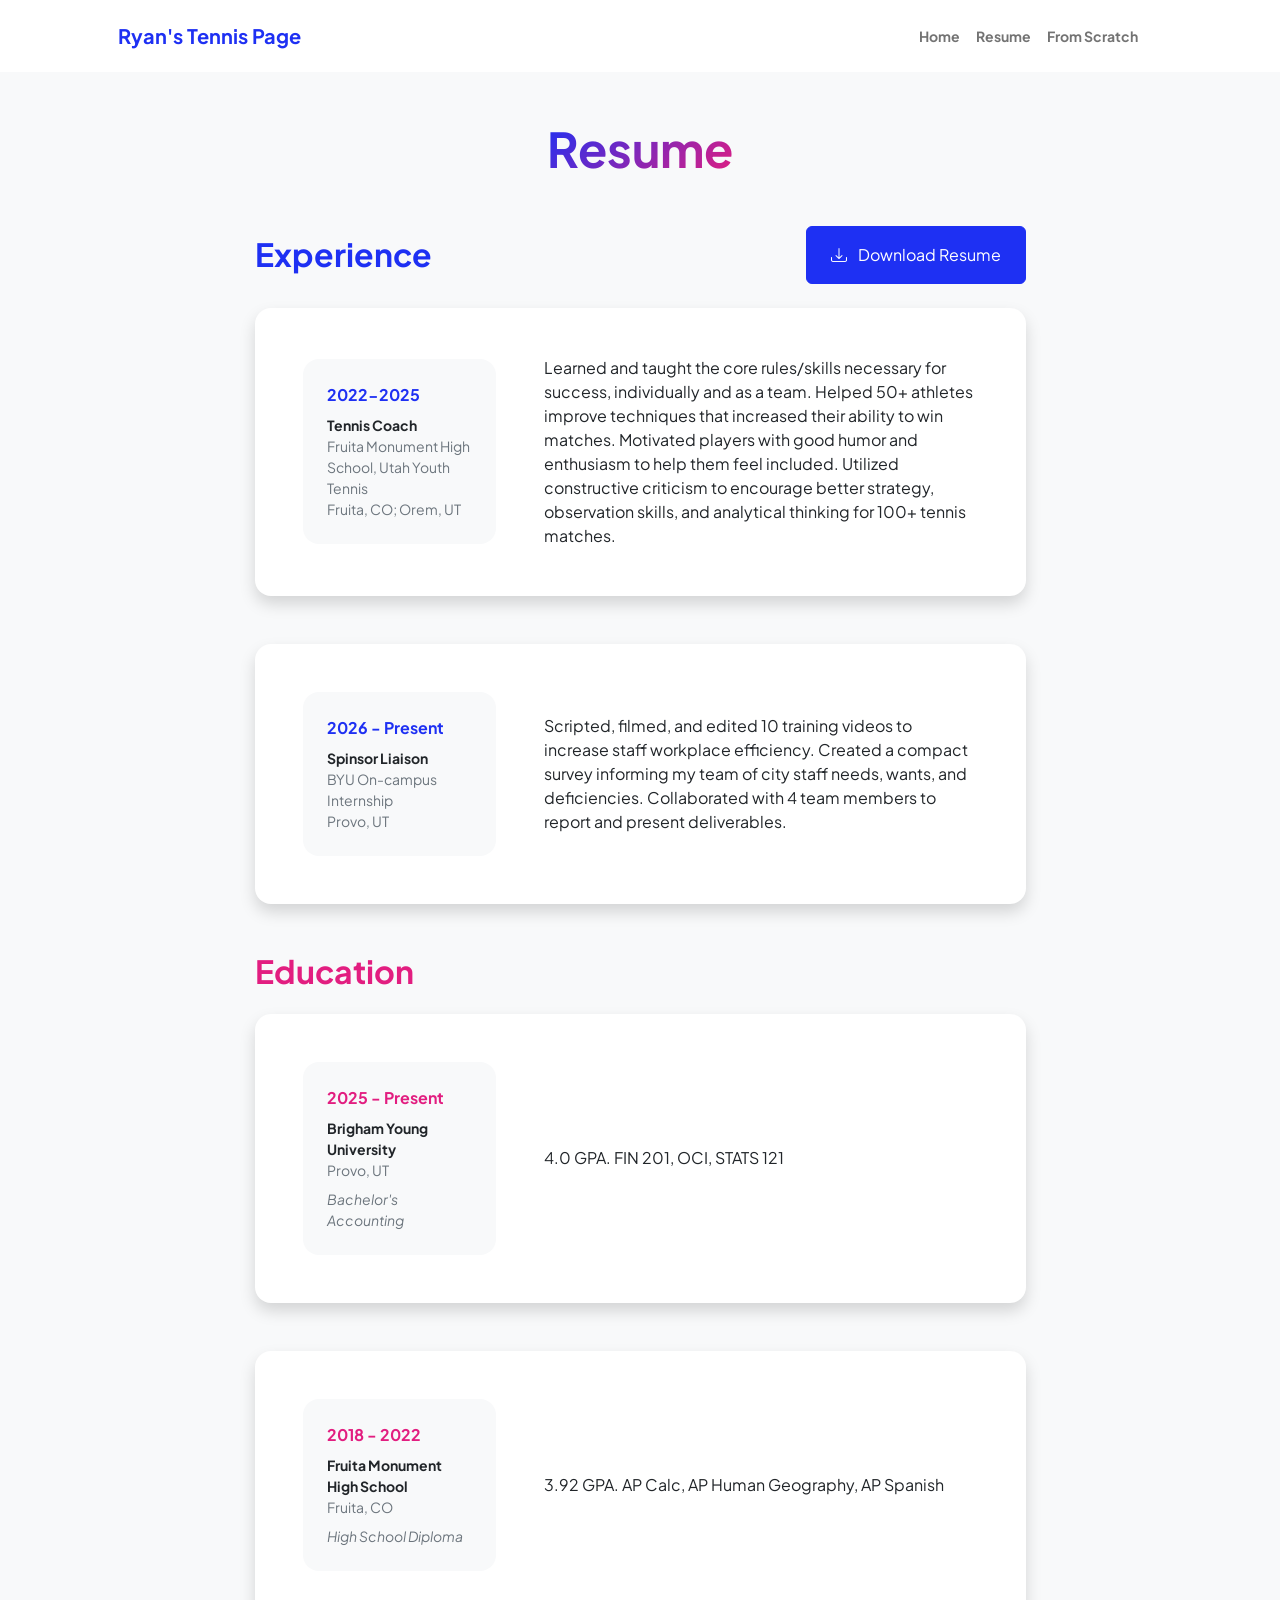
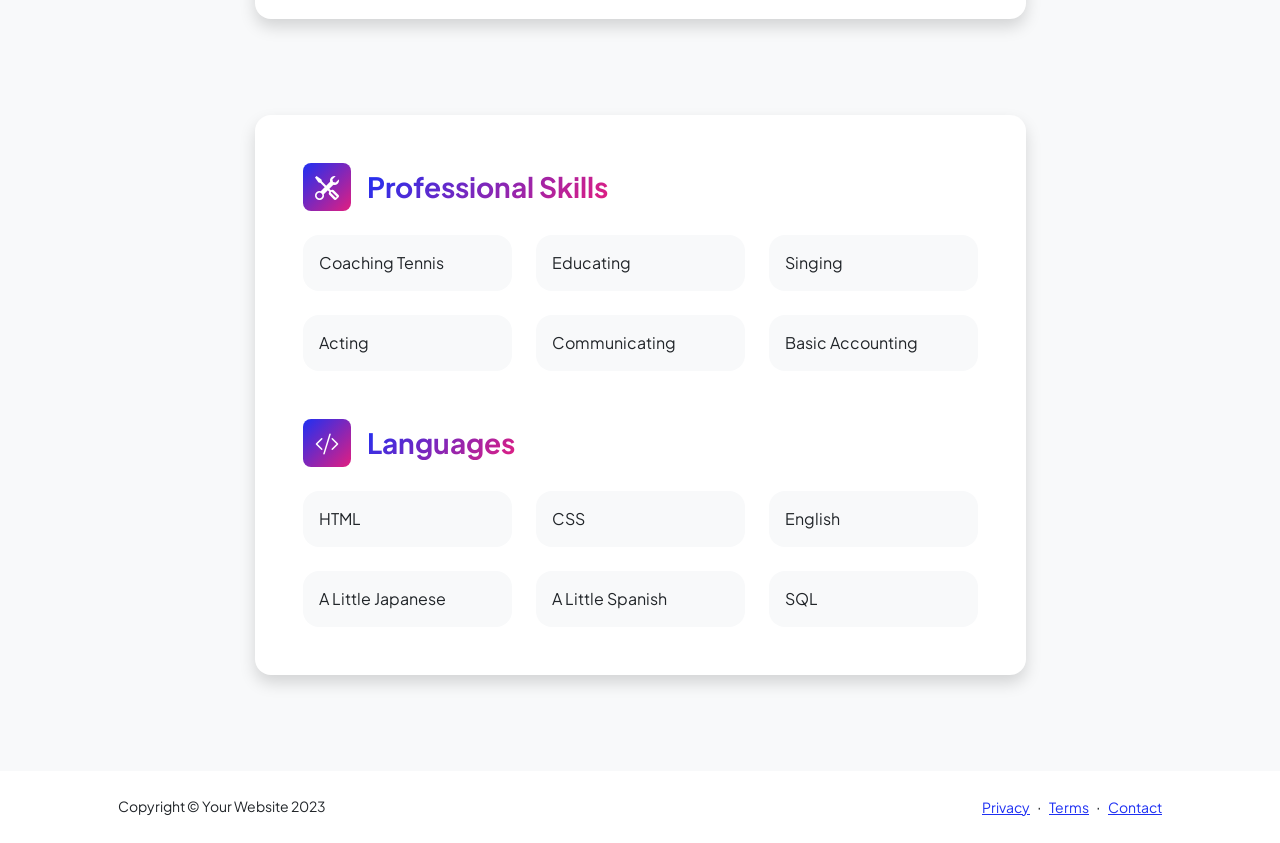
==== resume.html @ 9dcac470 "Add files via upload" ====
<!DOCTYPE html>
<html lang="en">
    <head>
        <meta charset="utf-8" />
        <meta name="viewport" content="width=device-width, initial-scale=1, shrink-to-fit=no" />
        <meta name="description" content="" />
        <meta name="author" content="" />
        <title>Personal - Start Bootstrap Template</title>
        <!-- Favicon-->
        <link rel="icon" type="image/x-icon" href="assets/favicon.ico" />
        <!-- Custom Google font-->
        <link rel="preconnect" href="https://fonts.googleapis.com" />
        <link rel="preconnect" href="https://fonts.gstatic.com" crossorigin />
        <link href="https://fonts.googleapis.com/css2?family=Plus+Jakarta+Sans:wght@100;200;300;400;500;600;700;800;900&amp;display=swap" rel="stylesheet" />
        <!-- Bootstrap icons-->
        <link href="https://cdn.jsdelivr.net/npm/bootstrap-icons@1.8.1/font/bootstrap-icons.css" rel="stylesheet" />
        <!-- Core theme CSS (includes Bootstrap)-->
        <link href="css/styles.css" rel="stylesheet" />
    </head>
    <body class="d-flex flex-column h-100 bg-light">
        <main class="flex-shrink-0">
            <!-- Navigation-->
            <nav class="navbar navbar-expand-lg navbar-light bg-white py-3">
                <div class="container px-5">
                    <a class="navbar-brand" href="index.html"><span class="fw-bolder text-primary">Ryan's Tennis Page</span></a>
                    <button class="navbar-toggler" type="button" data-bs-toggle="collapse" data-bs-target="#navbarSupportedContent" aria-controls="navbarSupportedContent" aria-expanded="false" aria-label="Toggle navigation"><span class="navbar-toggler-icon"></span></button>
                    <div class="collapse navbar-collapse" id="navbarSupportedContent">
                        <ul class="navbar-nav ms-auto mb-2 mb-lg-0 small fw-bolder">
                            <li class="nav-item"><a class="nav-link" href="index.html">Home</a></li>
                            <li class="nav-item"><a class="nav-link" href="resume.html">Resume</a></li>
                            <li class="nav-item"><a class="nav-link" href="scratch.html">From Scratch</a></li>
                            <li class="nav-item"><a class="nav-link" href="contact.html"></a></li>
                        </ul>
                    </div>
                </div>
            </nav>
            <!-- Page Content-->
            <div class="container px-5 my-5">
                <div class="text-center mb-5">
                    <h1 class="display-5 fw-bolder mb-0"><span class="text-gradient d-inline">Resume</span></h1>
                </div>
                <div class="row gx-5 justify-content-center">
                    <div class="col-lg-11 col-xl-9 col-xxl-8">
                        <!-- Experience Section-->
                        <section>
                            <div class="d-flex align-items-center justify-content-between mb-4">
                                <h2 class="text-primary fw-bolder mb-0">Experience</h2>
                                <!-- Download resume button-->
                                <!-- Note: Set the link href target to a PDF file within your project-->
                                <a class="btn btn-primary px-4 py-3" href="#!">
                                    <div class="d-inline-block bi bi-download me-2"></div>
                                    Download Resume
                                </a>
                            </div>
                            <!-- Experience Card 1-->
                            <div class="card shadow border-0 rounded-4 mb-5">
                                <div class="card-body p-5">
                                    <div class="row align-items-center gx-5">
                                        <div class="col text-center text-lg-start mb-4 mb-lg-0">
                                            <div class="bg-light p-4 rounded-4">
                                                <div class="text-primary fw-bolder mb-2">2022-2025</div>
                                                <div class="small fw-bolder">Tennis Coach</div>
                                                <div class="small text-muted">Fruita Monument High School, Utah Youth Tennis</div>
                                                <div class="small text-muted">Fruita, CO; Orem, UT</div>
                                            </div>
                                        </div>
                                        <div class="col-lg-8"><div>Learned and taught the core rules/skills necessary for success, individually and as a team. 
Helped 50+ athletes improve techniques that increased their ability to win matches. 
Motivated players with good humor and enthusiasm to help them feel included. 
Utilized constructive criticism to encourage better strategy, observation skills, and analytical thinking for 100+ tennis matches.
</div></div>
                                    </div>
                                </div>
                            </div>
                            <!-- Experience Card 2-->
                            <div class="card shadow border-0 rounded-4 mb-5">
                                <div class="card-body p-5">
                                    <div class="row align-items-center gx-5">
                                        <div class="col text-center text-lg-start mb-4 mb-lg-0">
                                            <div class="bg-light p-4 rounded-4">
                                                <div class="text-primary fw-bolder mb-2">2026 - Present</div>
                                                <div class="small fw-bolder">Spinsor Liaison</div>
                                                <div class="small text-muted">BYU On-campus Internship</div>
                                                <div class="small text-muted">Provo, UT</div>
                                            </div>
                                        </div>
                                        <div class="col-lg-8"><div>Scripted, filmed, and edited 10 training videos to increase staff workplace efficiency. 
Created a compact survey informing my team of city staff needs, wants, and deficiencies. 
Collaborated with 4 team members to report and present deliverables. 
</div></div>
                                    </div>
                                </div>
                            </div>
                        </section>
                        <!-- Education Section-->
                        <section>
                            <h2 class="text-secondary fw-bolder mb-4">Education</h2>
                            <!-- Education Card 1-->
                            <div class="card shadow border-0 rounded-4 mb-5">
                                <div class="card-body p-5">
                                    <div class="row align-items-center gx-5">
                                        <div class="col text-center text-lg-start mb-4 mb-lg-0">
                                            <div class="bg-light p-4 rounded-4">
                                                <div class="text-secondary fw-bolder mb-2">2025 - Present</div>
                                                <div class="mb-2">
                                                    <div class="small fw-bolder">Brigham Young University</div>
                                                    <div class="small text-muted">Provo, UT</div>
                                                </div>
                                                <div class="fst-italic">
                                                    <div class="small text-muted">Bachelor's</div>
                                                    <div class="small text-muted">Accounting</div>
                                                </div>
                                            </div>
                                        </div>
                                        <div class="col-lg-8"><div>4.0 GPA. FIN 201, OCI, STATS 121</div></div>
                                    </div>
                                </div>
                            </div>
                            <!-- Education Card 2-->
                            <div class="card shadow border-0 rounded-4 mb-5">
                                <div class="card-body p-5">
                                    <div class="row align-items-center gx-5">
                                        <div class="col text-center text-lg-start mb-4 mb-lg-0">
                                            <div class="bg-light p-4 rounded-4">
                                                <div class="text-secondary fw-bolder mb-2">2018 - 2022</div>
                                                <div class="mb-2">
                                                    <div class="small fw-bolder">Fruita Monument High School</div>
                                                    <div class="small text-muted">Fruita, CO</div>
                                                </div>
                                                <div class="fst-italic">
                                                    <div class="small text-muted">High School Diploma</div>
                                                    <div class="small text-muted"></div>
                                                </div>
                                            </div>
                                        </div>
                                        <div class="col-lg-8"><div>3.92 GPA. AP Calc, AP Human Geography, AP Spanish</div></div>
                                    </div>
                                </div>
                            </div>
                        </section>
                        <!-- Divider-->
                        <div class="pb-5"></div>
                        <!-- Skills Section-->
                        <section>
                            <!-- Skillset Card-->
                            <div class="card shadow border-0 rounded-4 mb-5">
                                <div class="card-body p-5">
                                    <!-- Professional skills list-->
                                    <div class="mb-5">
                                        <div class="d-flex align-items-center mb-4">
                                            <div class="feature bg-primary bg-gradient-primary-to-secondary text-white rounded-3 me-3"><i class="bi bi-tools"></i></div>
                                            <h3 class="fw-bolder mb-0"><span class="text-gradient d-inline">Professional Skills</span></h3>
                                        </div>
                                        <div class="row row-cols-1 row-cols-md-3 mb-4">
                                            <div class="col mb-4 mb-md-0"><div class="d-flex align-items-center bg-light rounded-4 p-3 h-100">Coaching Tennis</div></div>
                                            <div class="col mb-4 mb-md-0"><div class="d-flex align-items-center bg-light rounded-4 p-3 h-100">Educating</div></div>
                                            <div class="col"><div class="d-flex align-items-center bg-light rounded-4 p-3 h-100">Singing</div></div>
                                        </div>
                                        <div class="row row-cols-1 row-cols-md-3">
                                            <div class="col mb-4 mb-md-0"><div class="d-flex align-items-center bg-light rounded-4 p-3 h-100">Acting</div></div>
                                            <div class="col mb-4 mb-md-0"><div class="d-flex align-items-center bg-light rounded-4 p-3 h-100">Communicating</div></div>
                                            <div class="col"><div class="d-flex align-items-center bg-light rounded-4 p-3 h-100">Basic Accounting</div></div>
                                        </div>
                                    </div>
                                    <!-- Languages list-->
                                    <div class="mb-0">
                                        <div class="d-flex align-items-center mb-4">
                                            <div class="feature bg-primary bg-gradient-primary-to-secondary text-white rounded-3 me-3"><i class="bi bi-code-slash"></i></div>
                                            <h3 class="fw-bolder mb-0"><span class="text-gradient d-inline">Languages</span></h3>
                                        </div>
                                        <div class="row row-cols-1 row-cols-md-3 mb-4">
                                            <div class="col mb-4 mb-md-0"><div class="d-flex align-items-center bg-light rounded-4 p-3 h-100">HTML</div></div>
                                            <div class="col mb-4 mb-md-0"><div class="d-flex align-items-center bg-light rounded-4 p-3 h-100">CSS</div></div>
                                            <div class="col"><div class="d-flex align-items-center bg-light rounded-4 p-3 h-100">English</div></div>
                                        </div>
                                        <div class="row row-cols-1 row-cols-md-3">
                                            <div class="col mb-4 mb-md-0"><div class="d-flex align-items-center bg-light rounded-4 p-3 h-100">A Little Japanese</div></div>
                                            <div class="col mb-4 mb-md-0"><div class="d-flex align-items-center bg-light rounded-4 p-3 h-100">A Little Spanish</div></div>
                                            <div class="col"><div class="d-flex align-items-center bg-light rounded-4 p-3 h-100">SQL</div></div>
                                        </div>
                                    </div>
                                </div>
                            </div>
                        </section>
                    </div>
                </div>
            </div>
        </main>
        <!-- Footer-->
        <footer class="bg-white py-4 mt-auto">
            <div class="container px-5">
                <div class="row align-items-center justify-content-between flex-column flex-sm-row">
                    <div class="col-auto"><div class="small m-0">Copyright &copy; Your Website 2023</div></div>
                    <div class="col-auto">
                        <a class="small" href="#!">Privacy</a>
                        <span class="mx-1">&middot;</span>
                        <a class="small" href="#!">Terms</a>
                        <span class="mx-1">&middot;</span>
                        <a class="small" href="#!">Contact</a>
                    </div>
                </div>
            </div>
        </footer>
        <!-- Bootstrap core JS-->
        <script src="https://cdn.jsdelivr.net/npm/bootstrap@5.2.3/dist/js/bootstrap.bundle.min.js"></script>
        <!-- Core theme JS-->
        <script src="js/scripts.js"></script>
    </body>
</html>
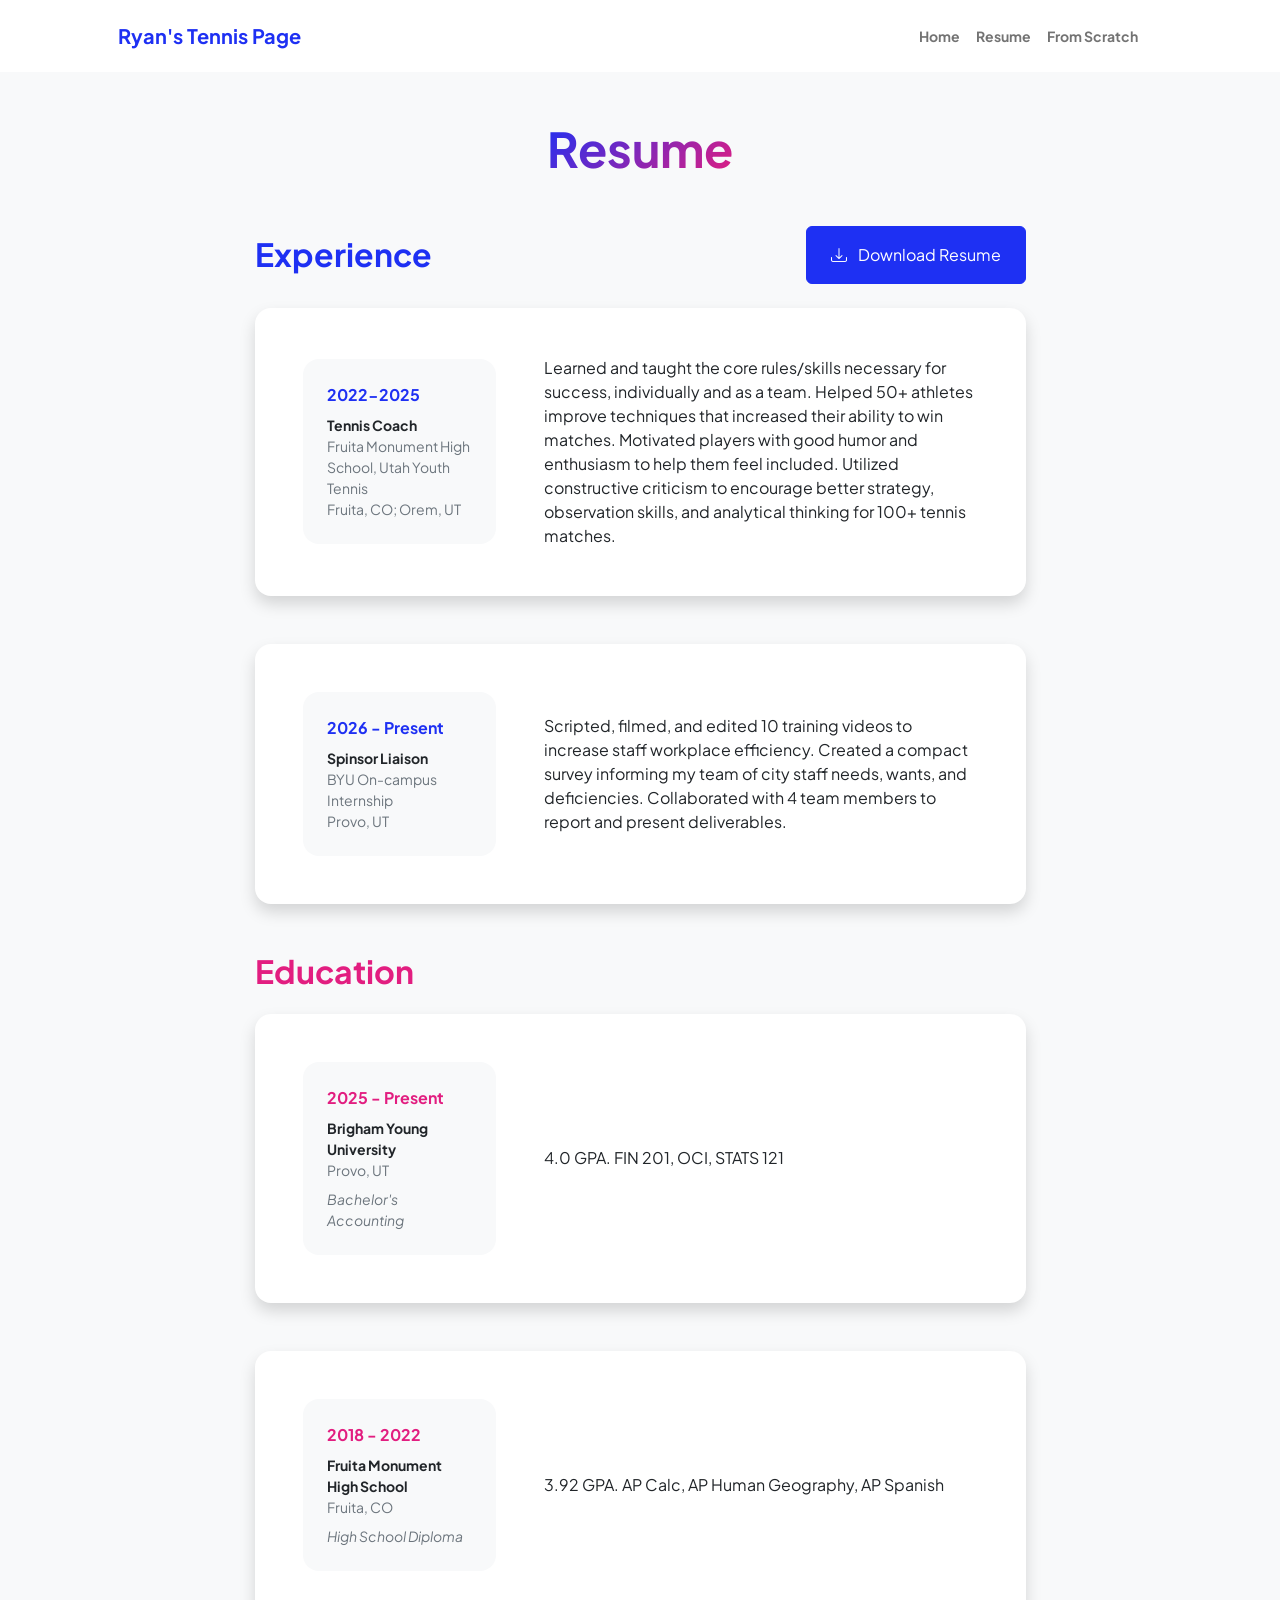
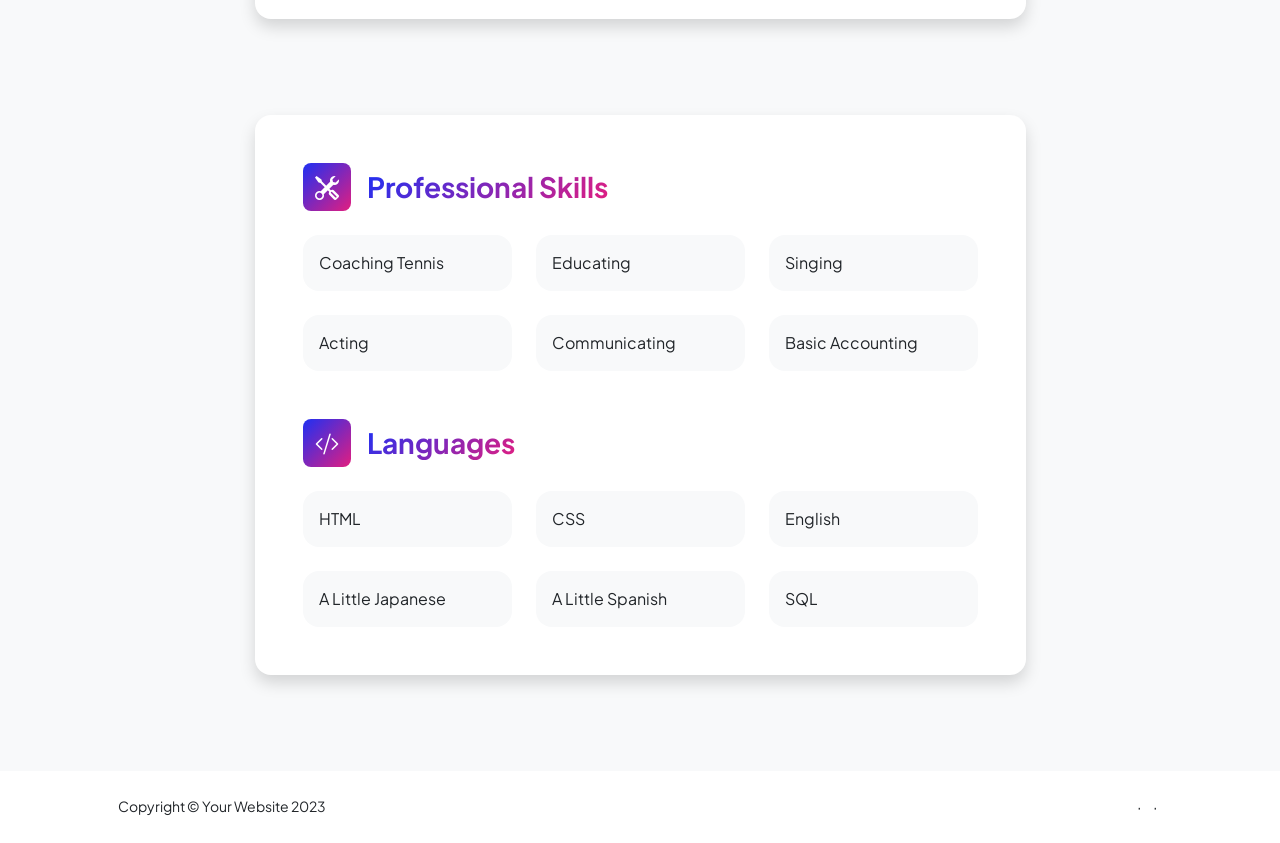
==== commit 8557c6a2: "Update resume.html" ====
--- a/resume.html
+++ b/resume.html
@@ -192,11 +192,11 @@
                 <div class="row align-items-center justify-content-between flex-column flex-sm-row">
                     <div class="col-auto"><div class="small m-0">Copyright &copy; Your Website 2023</div></div>
                     <div class="col-auto">
-                        <a class="small" href="#!">Privacy</a>
+                        <a class="small" href="#!"></a>
                         <span class="mx-1">&middot;</span>
-                        <a class="small" href="#!">Terms</a>
+                        <a class="small" href="#!"></a>
                         <span class="mx-1">&middot;</span>
-                        <a class="small" href="#!">Contact</a>
+                        <a class="small" href="#!"></a>
                     </div>
                 </div>
             </div>
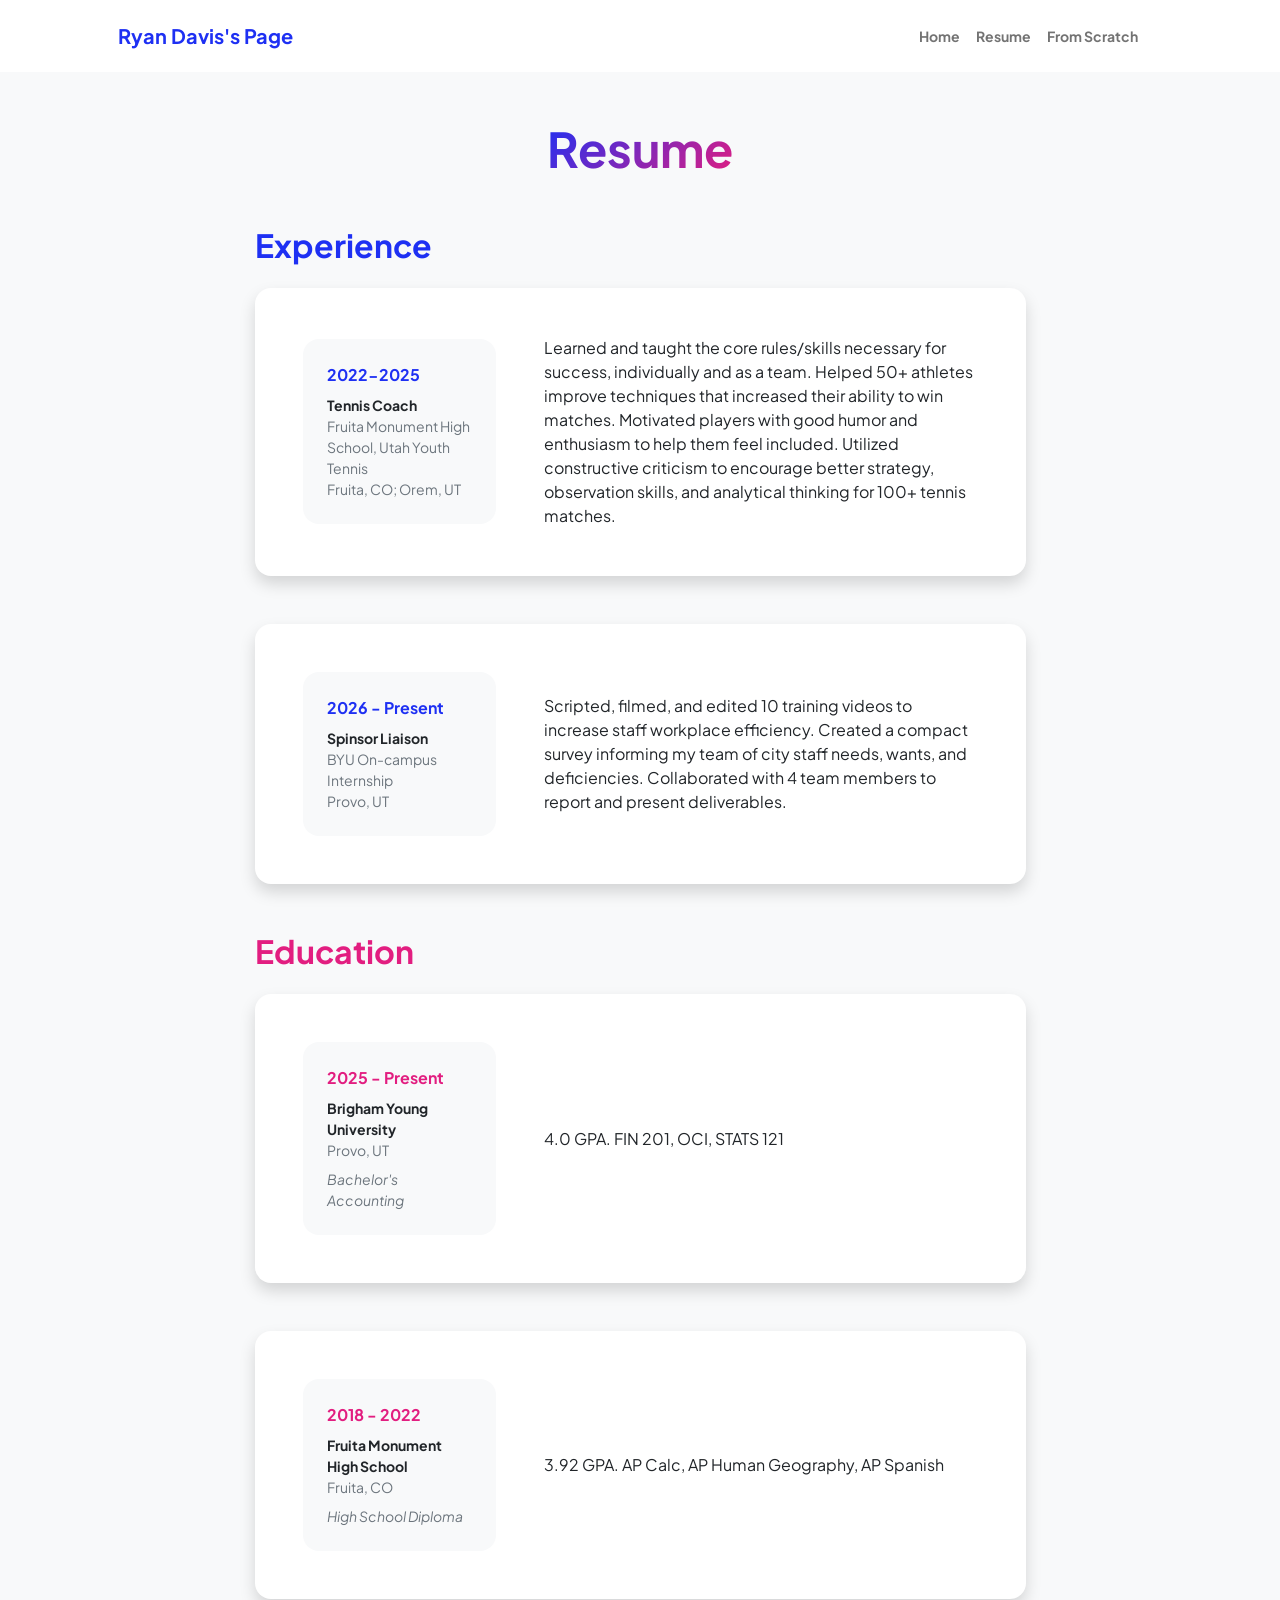
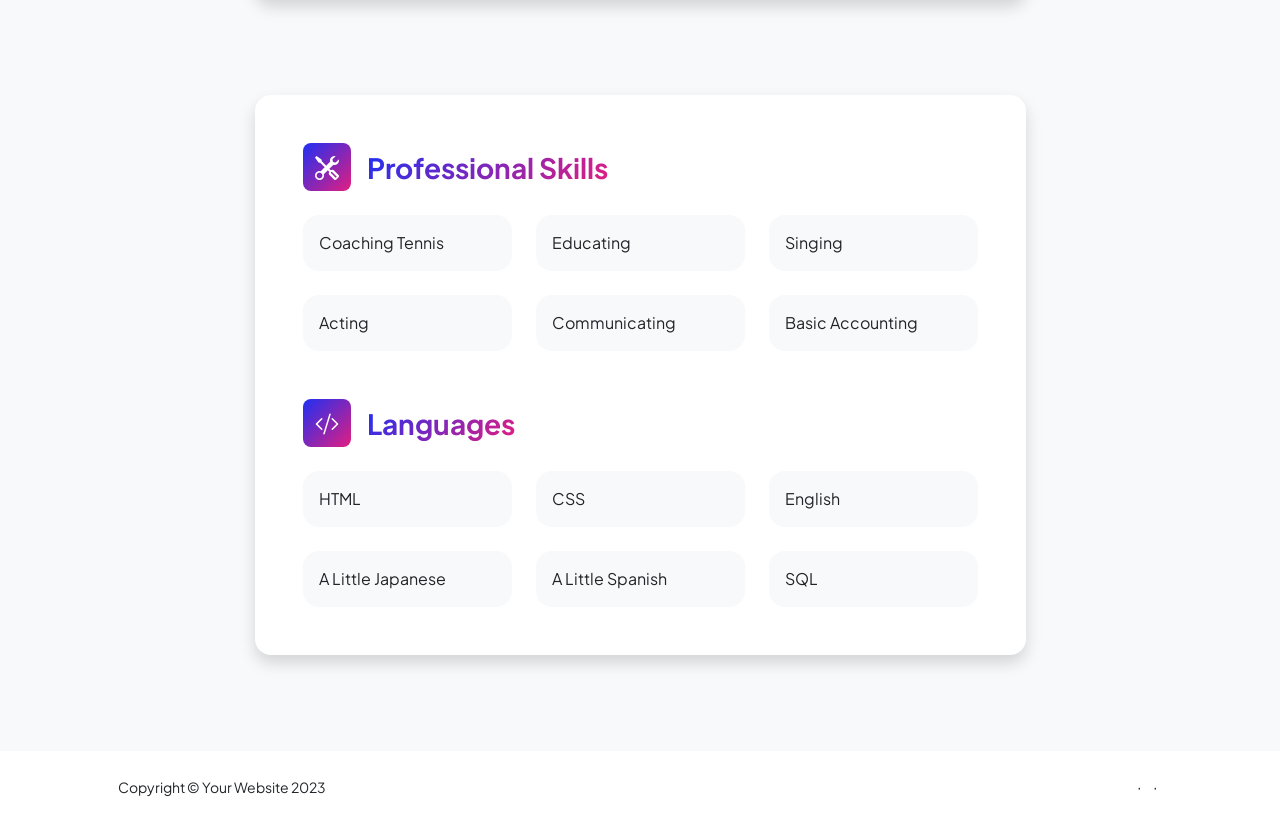
==== commit 6701c446: "Update resume.html" ====
--- a/resume.html
+++ b/resume.html
@@ -22,7 +22,7 @@
             <!-- Navigation-->
             <nav class="navbar navbar-expand-lg navbar-light bg-white py-3">
                 <div class="container px-5">
-                    <a class="navbar-brand" href="index.html"><span class="fw-bolder text-primary">Ryan's Tennis Page</span></a>
+                    <a class="navbar-brand" href="index.html"><span class="fw-bolder text-primary">Ryan Davis's Page</span></a>
                     <button class="navbar-toggler" type="button" data-bs-toggle="collapse" data-bs-target="#navbarSupportedContent" aria-controls="navbarSupportedContent" aria-expanded="false" aria-label="Toggle navigation"><span class="navbar-toggler-icon"></span></button>
                     <div class="collapse navbar-collapse" id="navbarSupportedContent">
                         <ul class="navbar-nav ms-auto mb-2 mb-lg-0 small fw-bolder">
@@ -45,12 +45,7 @@
                         <section>
                             <div class="d-flex align-items-center justify-content-between mb-4">
                                 <h2 class="text-primary fw-bolder mb-0">Experience</h2>
-                                <!-- Download resume button-->
-                                <!-- Note: Set the link href target to a PDF file within your project-->
-                                <a class="btn btn-primary px-4 py-3" href="#!">
-                                    <div class="d-inline-block bi bi-download me-2"></div>
-                                    Download Resume
-                                </a>
+                                
                             </div>
                             <!-- Experience Card 1-->
                             <div class="card shadow border-0 rounded-4 mb-5">
